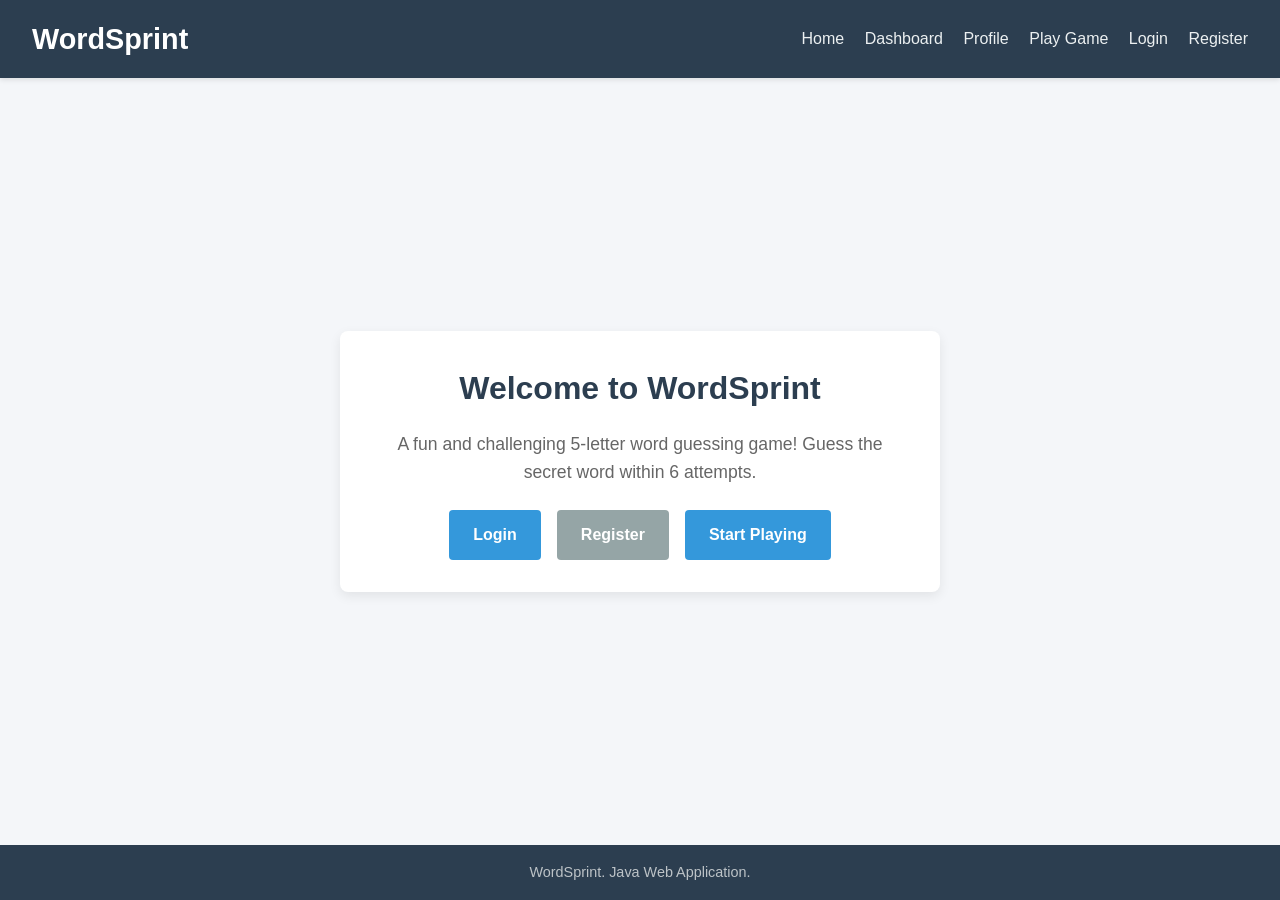
==== src/main/webapp/index.html @ 9e4dfaef "Implement frontend UI and game flows - Add landing, login, registration, dashboard, profile, and gam" ====
<!DOCTYPE html>
<html lang="en">

<head>
    <meta charset="UTF-8">
    <meta name="viewport" content="width=device-width, initial-scale=1.0">
    <title>WordSprint - Home</title>
    <link rel="stylesheet" href="css/style.css">
</head>

<body>
    <header>
        <h1>WordSprint</h1>
        <nav>
            <a href="index.html">Home</a>
            <a href="dashboard.html">Dashboard</a>
            <a href="profile.html">Profile</a>
            <a href="game.html">Play Game</a>
            <a href="login.html">Login</a>
            <a href="register.html">Register</a>
        </nav>
    </header>

    <main>
        <section class="card hero-card">
            <h2>Welcome to WordSprint</h2>
            <p>A fun and challenging 5-letter word guessing game! Guess the secret word within 6 attempts.</p>
            <div class="button-group">
                <a href="login.html" class="btn btn-primary">Login</a>
                <a href="register.html" class="btn btn-secondary">Register</a>
                <a href="game.html" class="btn btn-primary">Start Playing</a>
            </div>
        </section>
    </main>

    <footer>
        <p>WordSprint. Java Web Application.</p>
    </footer>
</body>

</html>
---- src/main/webapp/css/style.css ----
/* General Base Styles */
* {
    box-sizing: border-box;
    margin: 0;
    padding: 0;
}

body {
    font-family: 'Segoe UI', Tahoma, Geneva, Verdana, sans-serif;
    background-color: #f4f6f9;
    color: #333333;
    line-height: 1.6;
    display: flex;
    flex-direction: column;
    min-height: 100vh;
}

/* Header & Navigation */
header {
    background-color: #2c3e50;
    color: #ffffff;
    padding: 1rem 2rem;
    display: flex;
    justify-content: space-between;
    align-items: center;
    box-shadow: 0 2px 5px rgba(0, 0, 0, 0.1);
}

header h1 {
    font-size: 1.8rem;
}

nav a {
    color: #ecf0f1;
    text-decoration: none;
    margin-left: 1rem;
    font-weight: 500;
}

nav a:hover {
    text-decoration: underline;
}

/* Layout Containers */
main {
    flex: 1;
    display: flex;
    justify-content: center;
    align-items: center;
    padding: 2rem 1rem;
}

.card {
    background-color: #ffffff;
    border-radius: 8px;
    box-shadow: 0 4px 12px rgba(0, 0, 0, 0.08);
    padding: 2rem;
    width: 100%;
    max-width: 480px;
}

.hero-card {
    text-align: center;
    max-width: 600px;
}

.hero-card h2 {
    font-size: 2rem;
    margin-bottom: 1rem;
    color: #2c3e50;
}

.hero-card p {
    margin-bottom: 1.5rem;
    color: #666666;
    font-size: 1.1rem;
}

/* Forms & Inputs */
.form {
    display: flex;
    flex-direction: column;
    gap: 1.2rem;
}

.form-group {
    display: flex;
    flex-direction: column;
    gap: 0.4rem;
}

.form-group label {
    font-weight: 600;
    color: #444444;
}

.form-group input,
.form-group select {
    padding: 0.75rem;
    border: 1px solid #cccccc;
    border-radius: 4px;
    font-size: 1rem;
}

.form-group input:focus,
.form-group select:focus {
    outline: none;
    border-color: #3498db;
    box-shadow: 0 0 0 2px rgba(52, 152, 219, 0.2);
}

/* Buttons */
.btn {
    display: inline-block;
    padding: 0.75rem 1.5rem;
    font-size: 1rem;
    font-weight: 600;
    border: none;
    border-radius: 4px;
    cursor: pointer;
    text-align: center;
    text-decoration: none;
    transition: background-color 0.2s ease;
}

.btn-primary {
    background-color: #3498db;
    color: #ffffff;
}

.btn-primary:hover {
    background-color: #2980b9;
}

.btn-secondary {
    background-color: #95a5a6;
    color: #ffffff;
}

.btn-secondary:hover {
    background-color: #7f8c8d;
}

.btn-danger {
    background-color: #e74c3c;
    color: #ffffff;
}

.btn-danger:hover {
    background-color: #c0392b;
}

.button-group {
    display: flex;
    gap: 1rem;
    justify-content: center;
    margin-top: 1.5rem;
}

/* Alert Messages */
.error-message {
    background-color: #fde8e8;
    color: #9b1c1c;
    border: 1px solid #f8b4b4;
    padding: 0.75rem 1rem;
    border-radius: 4px;
    font-size: 0.95rem;
    margin-bottom: 1rem;
    display: none;
}

.success-message {
    background-color: #def7ec;
    color: #03543f;
    border: 1px solid #84e1bc;
    padding: 0.75rem 1rem;
    border-radius: 4px;
    font-size: 0.95rem;
    margin-bottom: 1rem;
    display: none;
}

/* Game Interface */
.game-container {
    max-width: 550px;
}

.game-header {
    display: flex;
    justify-content: space-between;
    align-items: center;
    margin-bottom: 1.5rem;
    padding-bottom: 1rem;
    border-bottom: 1px solid #eeeeee;
}

.game-info {
    display: flex;
    gap: 1.5rem;
    font-weight: 600;
    color: #555555;
}

/* Wordle-style Game Grid */
.game-board {
    display: flex;
    flex-direction: column;
    gap: 0.5rem;
    margin: 1.5rem 0;
}

.board-row {
    display: flex;
    justify-content: center;
    gap: 0.5rem;
}

.tile {
    width: 48px;
    height: 48px;
    border: 2px solid #dddddd;
    border-radius: 4px;
    display: flex;
    align-items: center;
    justify-content: center;
    font-size: 1.4rem;
    font-weight: bold;
    text-transform: uppercase;
}

.tile-green {
    background-color: #2ecc71;
    color: #ffffff;
    border-color: #2ecc71;
}

.tile-yellow {
    background-color: #f1c40f;
    color: #ffffff;
    border-color: #f1c40f;
}

.tile-grey {
    background-color: #7f8c8d;
    color: #ffffff;
    border-color: #7f8c8d;
}

/* Footer */
footer {
    text-align: center;
    padding: 1rem;
    background-color: #2c3e50;
    color: #bdc3c7;
    font-size: 0.9rem;
}

/* Dashboard & Stats Grid */
.stats-grid {
    display: grid;
    grid-template-columns: repeat(auto-fit, minmax(130px, 1fr));
    gap: 1rem;
    margin: 1.5rem 0;
}

.stat-card {
    background-color: #f8f9fa;
    border: 1px solid #e9ecef;
    border-radius: 6px;
    padding: 1rem;
    text-align: center;
    display: flex;
    flex-direction: column;
}

.stat-num {
    font-size: 1.8rem;
    font-weight: 700;
}

.stat-label {
    font-size: 0.85rem;
    color: #6c757d;
    text-transform: uppercase;
    letter-spacing: 0.5px;
}

/* Data Tables */
.data-table {
    width: 100%;
    border-collapse: collapse;
    margin-top: 0.5rem;
    font-size: 0.95rem;
}

.data-table th,
.data-table td {
    padding: 0.75rem;
    text-align: left;
    border-bottom: 1px solid #dee2e6;
}

.data-table th {
    background-color: #f1f3f5;
    color: #495057;
    font-weight: 600;
}

.data-table tr:hover {
    background-color: #f8f9fa;
}

.btn-sm {
    padding: 0.35rem 0.75rem;
    font-size: 0.85rem;
}

.badge {
    display: inline-block;
    padding: 0.25rem 0.6rem;
    border-radius: 12px;
    font-size: 0.75rem;
    font-weight: 600;
    text-transform: uppercase;
}

.badge-won {
    background-color: #d4edda;
    color: #155724;
}

.badge-lost {
    background-color: #f8d7da;
    color: #721c24;
}

.badge-progress {
    background-color: #fff3cd;
    color: #856404;
}
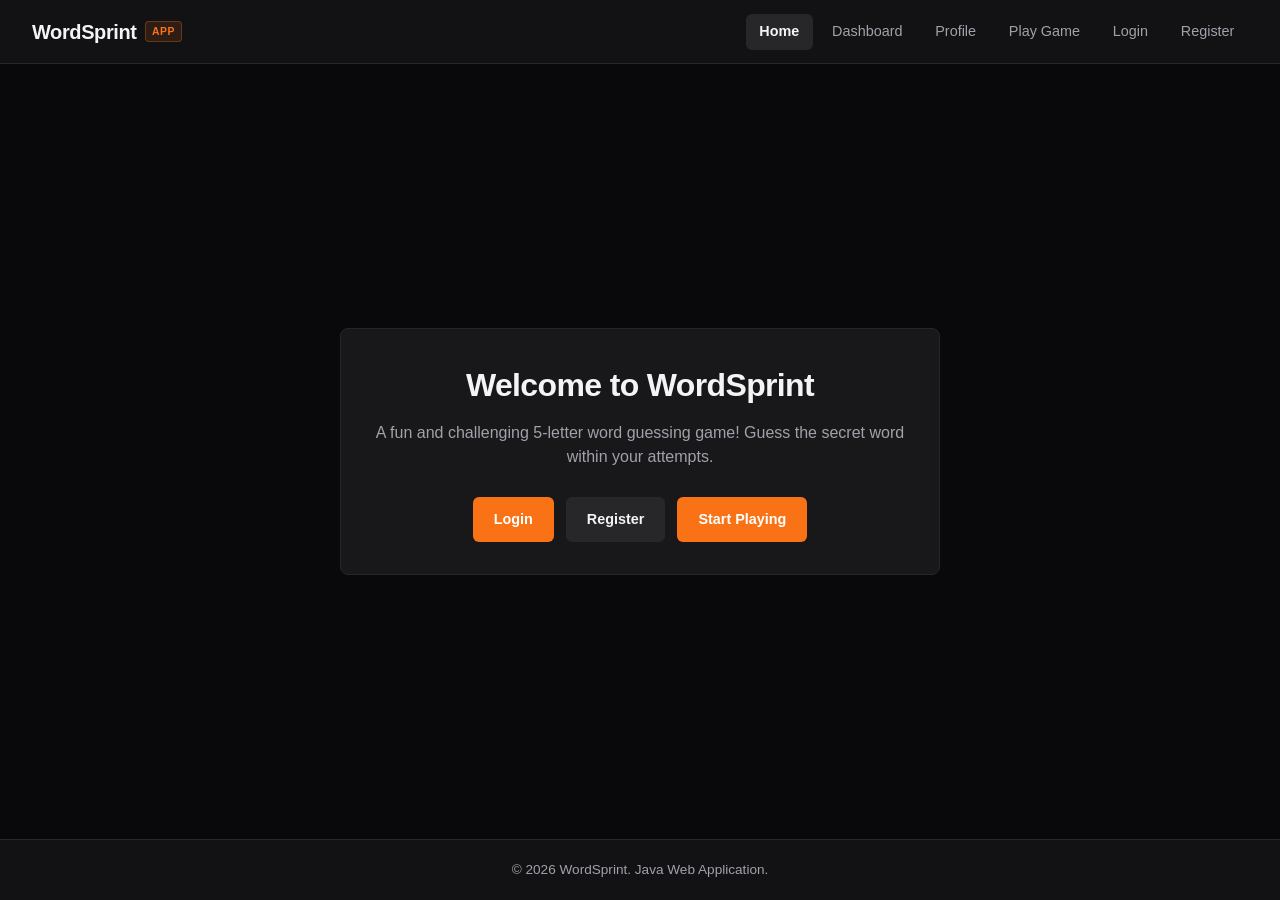
==== commit 5868cede: "Implement UI, dashboard, profile, auth flows, and game resumption" ====
--- a/src/main/webapp/index.html
+++ b/src/main/webapp/index.html
@@ -12,7 +12,7 @@
     <header>
         <h1>WordSprint</h1>
         <nav>
-            <a href="index.html">Home</a>
+            <a href="index.html" class="active">Home</a>
             <a href="dashboard.html">Dashboard</a>
             <a href="profile.html">Profile</a>
             <a href="game.html">Play Game</a>
@@ -24,7 +24,7 @@
     <main>
         <section class="card hero-card">
             <h2>Welcome to WordSprint</h2>
-            <p>A fun and challenging 5-letter word guessing game! Guess the secret word within 6 attempts.</p>
+            <p>A fun and challenging 5-letter word guessing game! Guess the secret word within your attempts.</p>
             <div class="button-group">
                 <a href="login.html" class="btn btn-primary">Login</a>
                 <a href="register.html" class="btn btn-secondary">Register</a>
@@ -34,7 +34,7 @@
     </main>
 
     <footer>
-        <p>WordSprint. Java Web Application.</p>
+        <p>&copy; 2026 WordSprint. Java Web Application.</p>
     </footer>
 </body>
 
--- a/src/main/webapp/css/style.css
+++ b/src/main/webapp/css/style.css
@@ -1,4 +1,36 @@
-/* General Base Styles */
+/* WordSprint - Cloudflare & Claude Inspired Minimal SaaS Design System */
+
+:root {
+    --bg-main: #09090b;
+    --card-bg: #18181b;
+    --card-border: #27272a;
+    --header-bg: #121215;
+    --text-primary: #f4f4f5;
+    --text-muted: #a1a1aa;
+    --input-bg: #09090b;
+    --input-border: #27272a;
+    --input-focus: #52525b;
+
+    --btn-primary-bg: #f97316;
+    --btn-primary-hover: #ea580c;
+    --btn-secondary-bg: #27272a;
+    --btn-secondary-hover: #3f3f46;
+    --btn-danger-bg: #dc2626;
+    --btn-danger-hover: #b91c1c;
+
+    --status-green-bg: #14532d;
+    --status-green-text: #4ade80;
+    --status-orange-bg: #451a03;
+    --status-orange-text: #fdba74;
+    --status-grey-bg: #27272a;
+    --status-grey-text: #a1a1aa;
+
+    --tile-green: #15803d;
+    --tile-yellow: #d97706;
+    --tile-grey: #3f3f46;
+}
+
+/* General Reset & Layout */
 * {
     box-sizing: border-box;
     margin: 0;
@@ -6,57 +38,94 @@
 }
 
 body {
-    font-family: 'Segoe UI', Tahoma, Geneva, Verdana, sans-serif;
-    background-color: #f4f6f9;
-    color: #333333;
-    line-height: 1.6;
+    font-family: -apple-system, BlinkMacSystemFont, "Segoe UI", Roboto, "Helvetica Neue", Arial, sans-serif;
+    background-color: var(--bg-main);
+    color: var(--text-primary);
+    line-height: 1.5;
     display: flex;
     flex-direction: column;
     min-height: 100vh;
-}
-
-/* Header & Navigation */
+    -webkit-font-smoothing: antialiased;
+}
+
+/* Header & Navigation Bar */
 header {
-    background-color: #2c3e50;
-    color: #ffffff;
-    padding: 1rem 2rem;
+    background-color: var(--header-bg);
+    border-bottom: 1px solid var(--card-border);
+    padding: 0.85rem 2rem;
     display: flex;
     justify-content: space-between;
     align-items: center;
-    box-shadow: 0 2px 5px rgba(0, 0, 0, 0.1);
+    position: sticky;
+    top: 0;
+    z-index: 100;
 }
 
 header h1 {
-    font-size: 1.8rem;
+    font-size: 1.25rem;
+    font-weight: 700;
+    letter-spacing: -0.02em;
+    color: var(--text-primary);
+    display: flex;
+    align-items: center;
+    gap: 0.5rem;
+}
+
+header h1::after {
+    content: "APP";
+    font-size: 0.65rem;
+    font-weight: 700;
+    color: var(--btn-primary-bg);
+    background: rgba(249, 115, 22, 0.12);
+    border: 1px solid rgba(249, 115, 22, 0.3);
+    padding: 0.1rem 0.4rem;
+    border-radius: 4px;
+    letter-spacing: 0.05em;
+}
+
+nav {
+    display: flex;
+    align-items: center;
+    gap: 0.35rem;
 }
 
 nav a {
-    color: #ecf0f1;
+    color: var(--text-muted);
     text-decoration: none;
-    margin-left: 1rem;
+    padding: 0.45rem 0.85rem;
     font-weight: 500;
+    font-size: 0.9rem;
+    border-radius: 6px;
+    transition: color 0.15s ease, background-color 0.15s ease;
 }
 
 nav a:hover {
-    text-decoration: underline;
-}
-
-/* Layout Containers */
+    color: var(--text-primary);
+    background-color: var(--card-border);
+}
+
+nav a.active {
+    color: var(--text-primary);
+    background-color: var(--card-border);
+    font-weight: 600;
+}
+
+/* Main Container & Page Cards */
 main {
     flex: 1;
     display: flex;
     justify-content: center;
     align-items: center;
-    padding: 2rem 1rem;
+    padding: 2.5rem 1rem;
 }
 
 .card {
-    background-color: #ffffff;
+    background-color: var(--card-bg);
+    border: 1px solid var(--card-border);
     border-radius: 8px;
-    box-shadow: 0 4px 12px rgba(0, 0, 0, 0.08);
     padding: 2rem;
     width: 100%;
-    max-width: 480px;
+    max-width: 500px;
 }
 
 .hero-card {
@@ -66,21 +135,23 @@
 
 .hero-card h2 {
     font-size: 2rem;
-    margin-bottom: 1rem;
-    color: #2c3e50;
+    font-weight: 700;
+    letter-spacing: -0.02em;
+    margin-bottom: 0.75rem;
+    color: var(--text-primary);
 }
 
 .hero-card p {
-    margin-bottom: 1.5rem;
-    color: #666666;
-    font-size: 1.1rem;
+    margin-bottom: 1.75rem;
+    color: var(--text-muted);
+    font-size: 1rem;
 }
 
 /* Forms & Inputs */
 .form {
     display: flex;
     flex-direction: column;
-    gap: 1.2rem;
+    gap: 1.25rem;
 }
 
 .form-group {
@@ -90,99 +161,108 @@
 }
 
 .form-group label {
-    font-weight: 600;
-    color: #444444;
+    font-weight: 500;
+    font-size: 0.85rem;
+    color: var(--text-muted);
 }
 
 .form-group input,
 .form-group select {
-    padding: 0.75rem;
-    border: 1px solid #cccccc;
-    border-radius: 4px;
-    font-size: 1rem;
+    padding: 0.7rem 0.9rem;
+    background-color: var(--input-bg);
+    border: 1px solid var(--input-border);
+    border-radius: 6px;
+    color: var(--text-primary);
+    font-size: 0.95rem;
+    font-family: inherit;
+    transition: border-color 0.15s ease;
 }
 
 .form-group input:focus,
 .form-group select:focus {
     outline: none;
-    border-color: #3498db;
-    box-shadow: 0 0 0 2px rgba(52, 152, 219, 0.2);
+    border-color: var(--input-focus);
 }
 
 /* Buttons */
 .btn {
-    display: inline-block;
-    padding: 0.75rem 1.5rem;
-    font-size: 1rem;
+    display: inline-flex;
+    align-items: center;
+    justify-content: center;
+    padding: 0.65rem 1.25rem;
+    font-size: 0.9rem;
     font-weight: 600;
-    border: none;
-    border-radius: 4px;
+    border: 1px solid transparent;
+    border-radius: 6px;
     cursor: pointer;
     text-align: center;
     text-decoration: none;
-    transition: background-color 0.2s ease;
+    transition: background-color 0.15s ease, border-color 0.15s ease;
+    font-family: inherit;
 }
 
 .btn-primary {
-    background-color: #3498db;
+    background-color: var(--btn-primary-bg);
     color: #ffffff;
 }
 
 .btn-primary:hover {
-    background-color: #2980b9;
+    background-color: var(--btn-primary-hover);
 }
 
 .btn-secondary {
-    background-color: #95a5a6;
+    background-color: var(--btn-secondary-bg);
+    color: var(--text-primary);
+    border-color: var(--card-border);
+}
+
+.btn-secondary:hover {
+    background-color: var(--btn-secondary-hover);
+}
+
+.btn-danger {
+    background-color: var(--btn-danger-bg);
     color: #ffffff;
 }
 
-.btn-secondary:hover {
-    background-color: #7f8c8d;
-}
-
-.btn-danger {
-    background-color: #e74c3c;
-    color: #ffffff;
-}
-
 .btn-danger:hover {
-    background-color: #c0392b;
+    background-color: var(--btn-danger-hover);
 }
 
 .button-group {
     display: flex;
-    gap: 1rem;
+    gap: 0.75rem;
     justify-content: center;
-    margin-top: 1.5rem;
-}
-
-/* Alert Messages */
+    margin-top: 1.25rem;
+    flex-wrap: wrap;
+}
+
+/* Alert Banners */
 .error-message {
-    background-color: #fde8e8;
-    color: #9b1c1c;
-    border: 1px solid #f8b4b4;
+    background-color: #271414;
+    color: #fca5a5;
+    border: 1px solid #7f1d1d;
     padding: 0.75rem 1rem;
-    border-radius: 4px;
-    font-size: 0.95rem;
-    margin-bottom: 1rem;
+    border-radius: 6px;
+    font-size: 0.9rem;
+    margin-bottom: 1.25rem;
     display: none;
 }
 
 .success-message {
-    background-color: #def7ec;
-    color: #03543f;
-    border: 1px solid #84e1bc;
+    background-color: #0d2818;
+    color: #6ee7b7;
+    border: 1px solid #14532d;
     padding: 0.75rem 1rem;
-    border-radius: 4px;
-    font-size: 0.95rem;
-    margin-bottom: 1rem;
+    border-radius: 6px;
+    font-size: 0.9rem;
+    margin-bottom: 1.25rem;
     display: none;
 }
 
-/* Game Interface */
+/* Game Interface & Board Grid */
 .game-container {
-    max-width: 550px;
+    max-width: 520px;
 }
 
 .game-header {
@@ -191,150 +271,252 @@
     align-items: center;
     margin-bottom: 1.5rem;
     padding-bottom: 1rem;
-    border-bottom: 1px solid #eeeeee;
+    border-bottom: 1px solid var(--card-border);
+}
+
+.game-header h2 {
+    font-size: 1.3rem;
+    font-weight: 700;
+    color: var(--text-primary);
 }
 
 .game-info {
     display: flex;
-    gap: 1.5rem;
+    gap: 1.25rem;
     font-weight: 600;
-    color: #555555;
-}
-
-/* Wordle-style Game Grid */
+    font-size: 0.9rem;
+    color: var(--text-muted);
+}
+
 .game-board {
+    display: flex;
+    flex-direction: column;
+    gap: 0.45rem;
+    margin: 1.5rem 0;
+}
+
+.board-row {
+    display: flex;
+    justify-content: center;
+    gap: 0.45rem;
+}
+
+.tile {
+    width: 50px;
+    height: 50px;
+    background-color: var(--input-bg);
+    border: 2px solid var(--card-border);
+    border-radius: 6px;
+    display: flex;
+    align-items: center;
+    justify-content: center;
+    font-size: 1.4rem;
+    font-weight: 700;
+    text-transform: uppercase;
+    color: var(--text-primary);
+    user-select: none;
+    transition: background-color 0.15s ease, border-color 0.15s ease;
+}
+
+.tile-green {
+    background-color: var(--tile-green) !important;
+    border-color: var(--tile-green) !important;
+    color: #ffffff !important;
+}
+
+.tile-yellow {
+    background-color: var(--tile-yellow) !important;
+    border-color: var(--tile-yellow) !important;
+    color: #ffffff !important;
+}
+
+.tile-grey {
+    background-color: var(--tile-grey) !important;
+    border-color: var(--tile-grey) !important;
+    color: #d4d4d8 !important;
+}
+
+/* Profile Details Box */
+.profile-info-box {
+    background-color: var(--input-bg);
+    border: 1px solid var(--card-border);
+    border-radius: 6px;
+    padding: 1.25rem;
+    margin: 1.25rem 0;
     display: flex;
     flex-direction: column;
     gap: 0.5rem;
-    margin: 1.5rem 0;
-}
-
-.board-row {
-    display: flex;
-    justify-content: center;
-    gap: 0.5rem;
-}
-
-.tile {
-    width: 48px;
-    height: 48px;
-    border: 2px solid #dddddd;
-    border-radius: 4px;
-    display: flex;
-    align-items: center;
-    justify-content: center;
-    font-size: 1.4rem;
-    font-weight: bold;
-    text-transform: uppercase;
-}
-
-.tile-green {
-    background-color: #2ecc71;
-    color: #ffffff;
-    border-color: #2ecc71;
-}
-
-.tile-yellow {
-    background-color: #f1c40f;
-    color: #ffffff;
-    border-color: #f1c40f;
-}
-
-.tile-grey {
-    background-color: #7f8c8d;
-    color: #ffffff;
-    border-color: #7f8c8d;
+}
+
+.profile-info-box p {
+    font-size: 0.9rem;
+    color: var(--text-muted);
+}
+
+.profile-info-box span {
+    color: var(--text-primary);
+    font-weight: 600;
 }
 
 /* Footer */
 footer {
     text-align: center;
-    padding: 1rem;
-    background-color: #2c3e50;
-    color: #bdc3c7;
-    font-size: 0.9rem;
-}
-
-/* Dashboard & Stats Grid */
+    padding: 1.25rem;
+    background-color: var(--header-bg);
+    border-top: 1px solid var(--card-border);
+    color: var(--text-muted);
+    font-size: 0.85rem;
+}
+
+/* Dashboard Statistics Grid */
 .stats-grid {
     display: grid;
     grid-template-columns: repeat(auto-fit, minmax(130px, 1fr));
-    gap: 1rem;
-    margin: 1.5rem 0;
+    gap: 0.85rem;
+    margin: 1.25rem 0;
 }
 
 .stat-card {
-    background-color: #f8f9fa;
-    border: 1px solid #e9ecef;
-    border-radius: 6px;
-    padding: 1rem;
+    background-color: var(--input-bg);
+    border: 1px solid var(--card-border);
+    border-radius: 6px;
+    padding: 1.1rem;
     text-align: center;
     display: flex;
     flex-direction: column;
+    gap: 0.2rem;
 }
 
 .stat-num {
-    font-size: 1.8rem;
-    font-weight: 700;
+    font-size: 1.6rem;
+    font-weight: 700;
+    color: var(--text-primary);
 }
 
 .stat-label {
-    font-size: 0.85rem;
-    color: #6c757d;
+    font-size: 0.75rem;
+    color: var(--text-muted);
     text-transform: uppercase;
-    letter-spacing: 0.5px;
+    letter-spacing: 0.05em;
+    font-weight: 600;
 }
 
 /* Data Tables */
+.table-responsive {
+    width: 100%;
+    overflow-x: auto;
+    margin-top: 0.75rem;
+    border: 1px solid var(--card-border);
+    border-radius: 6px;
+}
+
 .data-table {
     width: 100%;
     border-collapse: collapse;
-    margin-top: 0.5rem;
-    font-size: 0.95rem;
+    font-size: 0.88rem;
 }
 
 .data-table th,
 .data-table td {
-    padding: 0.75rem;
+    padding: 0.75rem 1rem;
     text-align: left;
-    border-bottom: 1px solid #dee2e6;
+    border-bottom: 1px solid var(--card-border);
 }
 
 .data-table th {
-    background-color: #f1f3f5;
-    color: #495057;
+    background-color: var(--header-bg);
+    color: var(--text-muted);
     font-weight: 600;
+    text-transform: uppercase;
+    font-size: 0.7rem;
+    letter-spacing: 0.05em;
+}
+
+.data-table tr:last-child td {
+    border-bottom: none;
 }
 
 .data-table tr:hover {
-    background-color: #f8f9fa;
+    background-color: var(--card-border);
 }
 
 .btn-sm {
     padding: 0.35rem 0.75rem;
-    font-size: 0.85rem;
+    font-size: 0.8rem;
+    border-radius: 4px;
 }
 
 .badge {
     display: inline-block;
-    padding: 0.25rem 0.6rem;
-    border-radius: 12px;
-    font-size: 0.75rem;
-    font-weight: 600;
+    padding: 0.2rem 0.55rem;
+    border-radius: 4px;
+    font-size: 0.7rem;
+    font-weight: 700;
     text-transform: uppercase;
+    letter-spacing: 0.05em;
 }
 
 .badge-won {
-    background-color: #d4edda;
-    color: #155724;
+    background-color: var(--status-green-bg);
+    color: var(--status-green-text);
+    border: 1px solid #166534;
 }
 
 .badge-lost {
-    background-color: #f8d7da;
-    color: #721c24;
+    background-color: #450a0a;
+    color: #fca5a5;
+    border: 1px solid #991b1b;
 }
 
 .badge-progress {
-    background-color: #fff3cd;
-    color: #856404;
-}
+    background-color: var(--status-orange-bg);
+    color: var(--status-orange-text);
+    border: 1px solid #9a3412;
+}
+
+/* Responsive Styles for Mobile & Tablet */
+@media (max-width: 640px) {
+    header {
+        flex-direction: column;
+        gap: 0.75rem;
+        padding: 0.85rem 1rem;
+        text-align: center;
+    }
+
+    nav {
+        flex-wrap: wrap;
+        justify-content: center;
+        gap: 0.4rem;
+    }
+
+    nav a {
+        padding: 0.35rem 0.6rem;
+        font-size: 0.85rem;
+    }
+
+    main {
+        padding: 1.25rem 0.75rem;
+    }
+
+    .card {
+        padding: 1.25rem;
+    }
+
+    .tile {
+        width: 42px;
+        height: 42px;
+        font-size: 1.2rem;
+    }
+
+    .game-board {
+        gap: 0.35rem;
+    }
+
+    .board-row {
+        gap: 0.35rem;
+    }
+
+    .stats-grid {
+        grid-template-columns: repeat(2, 1fr);
+    }
+}
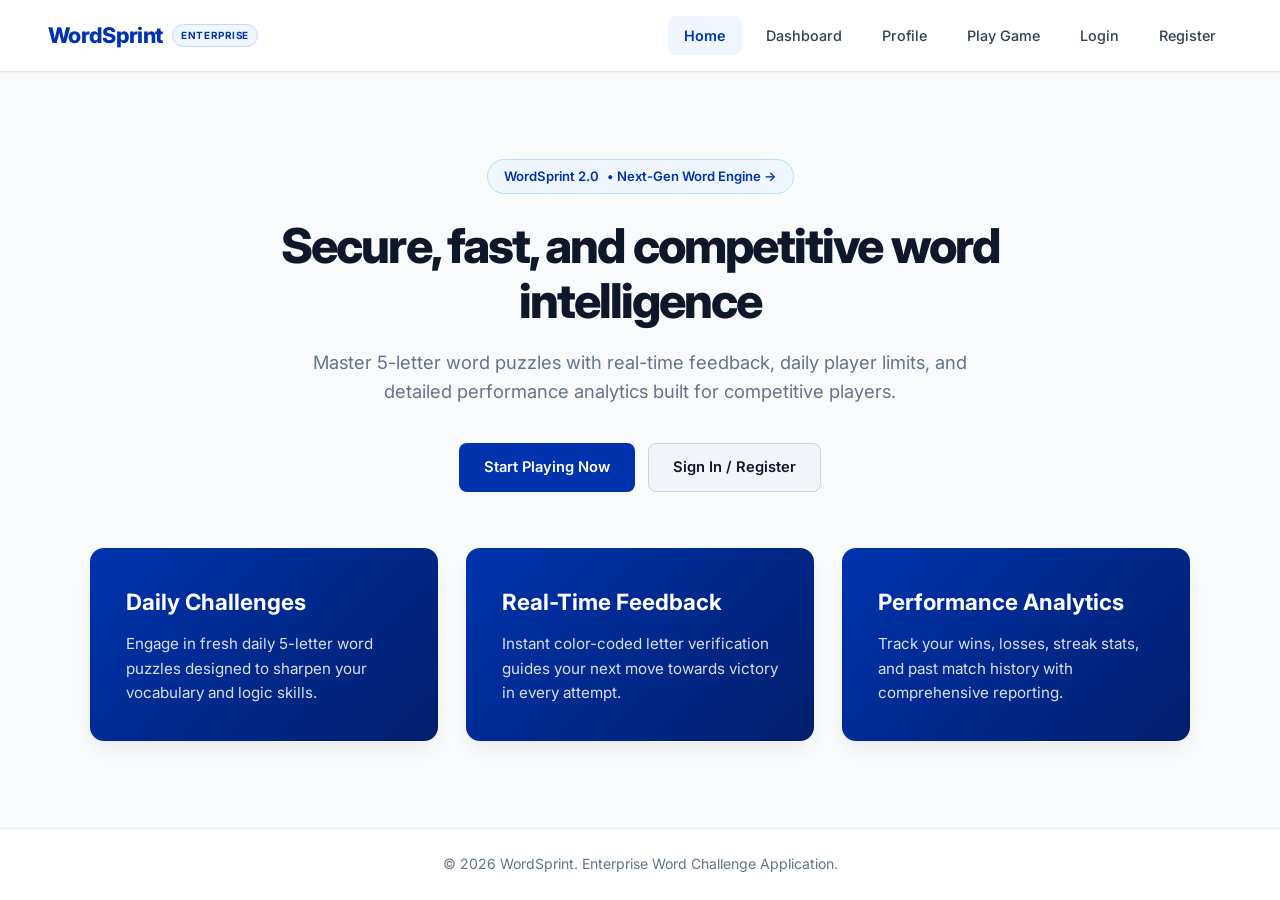
==== commit 74999a42: "style(frontend): revamp UI with modern enterprise design" ====
--- a/src/main/webapp/index.html
+++ b/src/main/webapp/index.html
@@ -4,7 +4,7 @@
 <head>
     <meta charset="UTF-8">
     <meta name="viewport" content="width=device-width, initial-scale=1.0">
-    <title>WordSprint - Home</title>
+    <title>WordSprint - Enterprise Word Intelligence</title>
     <link rel="stylesheet" href="css/style.css">
 </head>
 
@@ -22,19 +22,44 @@
     </header>
 
     <main>
-        <section class="card hero-card">
-            <h2>Welcome to WordSprint</h2>
-            <p>A fun and challenging 5-letter word guessing game! Guess the secret word within your attempts.</p>
-            <div class="button-group">
-                <a href="login.html" class="btn btn-primary">Login</a>
-                <a href="register.html" class="btn btn-secondary">Register</a>
-                <a href="game.html" class="btn btn-primary">Start Playing</a>
-            </div>
-        </section>
+        <div class="hero-wrapper">
+            <section class="hero-banner">
+                <div class="hero-pill">
+                    <span>WordSprint 2.0</span> • Next-Gen Word Engine &rarr;
+                </div>
+                <h2>Secure, fast, and competitive word intelligence</h2>
+                <p>Master 5-letter word puzzles with real-time feedback, daily player limits, and detailed performance analytics built for competitive players.</p>
+                <div class="button-group">
+                    <a href="game.html" class="btn btn-primary">Start Playing Now</a>
+                    <a href="login.html" class="btn btn-secondary">Sign In / Register</a>
+                </div>
+            </section>
+
+            <section class="feature-grid">
+                <div class="feature-card">
+                    <div>
+                        <h3>Daily Challenges</h3>
+                        <p>Engage in fresh daily 5-letter word puzzles designed to sharpen your vocabulary and logic skills.</p>
+                    </div>
+                </div>
+                <div class="feature-card">
+                    <div>
+                        <h3>Real-Time Feedback</h3>
+                        <p>Instant color-coded letter verification guides your next move towards victory in every attempt.</p>
+                    </div>
+                </div>
+                <div class="feature-card">
+                    <div>
+                        <h3>Performance Analytics</h3>
+                        <p>Track your wins, losses, streak stats, and past match history with comprehensive reporting.</p>
+                    </div>
+                </div>
+            </section>
+        </div>
     </main>
 
     <footer>
-        <p>&copy; 2026 WordSprint. Java Web Application.</p>
+        <p>&copy; 2026 WordSprint. Enterprise Word Challenge Application.</p>
     </footer>
 </body>
 
--- a/src/main/webapp/css/style.css
+++ b/src/main/webapp/css/style.css
@@ -1,36 +1,72 @@
-/* WordSprint - Cloudflare & Claude Inspired Minimal SaaS Design System */
+/* WordSprint - Modern Enterprise Design System (Inspired by OpenText) */
+@import url('https://fonts.googleapis.com/css2?family=Inter:wght@400;500;600;700;800&display=swap');
 
 :root {
-    --bg-main: #09090b;
-    --card-bg: #18181b;
-    --card-border: #27272a;
-    --header-bg: #121215;
-    --text-primary: #f4f4f5;
-    --text-muted: #a1a1aa;
-    --input-bg: #09090b;
-    --input-border: #27272a;
-    --input-focus: #52525b;
-
-    --btn-primary-bg: #f97316;
-    --btn-primary-hover: #ea580c;
-    --btn-secondary-bg: #27272a;
-    --btn-secondary-hover: #3f3f46;
-    --btn-danger-bg: #dc2626;
-    --btn-danger-hover: #b91c1c;
-
-    --status-green-bg: #14532d;
-    --status-green-text: #4ade80;
-    --status-orange-bg: #451a03;
-    --status-orange-text: #fdba74;
-    --status-grey-bg: #27272a;
-    --status-grey-text: #a1a1aa;
-
-    --tile-green: #15803d;
+    /* Brand Colors */
+    --brand-blue: #0033ad;
+    --brand-blue-hover: #002685;
+    --brand-blue-light: #eff6ff;
+    --brand-blue-border: #bfdbfe;
+
+    /* Backgrounds */
+    --bg-main: #f8fafc;
+    --card-bg: #ffffff;
+    --header-bg: #ffffff;
+    --footer-bg: #ffffff;
+    --input-bg: #ffffff;
+
+    /* Text Colors */
+    --text-primary: #0f172a;
+    --text-secondary: #334155;
+    --text-muted: #64748b;
+    --text-light: #94a3b8;
+
+    /* Borders & Lines */
+    --border-color: #e2e8f0;
+    --border-hover: #cbd5e1;
+    --input-border: #cbd5e1;
+    --input-focus: #0033ad;
+
+    /* Buttons */
+    --btn-primary-bg: #0033ad;
+    --btn-primary-hover: #002685;
+    --btn-secondary-bg: #f1f5f9;
+    --btn-secondary-text: #0f172a;
+    --btn-secondary-border: #cbd5e1;
+    --btn-secondary-hover: #e2e8f0;
+
+    --btn-danger-bg: #ef4444;
+    --btn-danger-hover: #dc2626;
+
+    /* Status Colors */
+    --status-green-bg: #ecfdf5;
+    --status-green-text: #047857;
+    --status-green-border: #a7f3d0;
+
+    --status-orange-bg: #fffbeb;
+    --status-orange-text: #b45309;
+    --status-orange-border: #fde68a;
+
+    --status-red-bg: #fef2f2;
+    --status-red-text: #b91c1c;
+    --status-red-border: #fecaca;
+
+    --status-grey-bg: #f1f5f9;
+    --status-grey-text: #475569;
+    --status-grey-border: #cbd5e1;
+
+    /* Tile Colors for Word Board */
+    --tile-green: #059669;
     --tile-yellow: #d97706;
-    --tile-grey: #3f3f46;
-}
-
-/* General Reset & Layout */
+    --tile-grey: #64748b;
+
+    /* Shadows */
+    --shadow-sm: 0 1px 2px 0 rgba(0, 0, 0, 0.05);
+    --shadow-card: 0 4px 12px 0 rgba(0, 0, 0, 0.05);
+    --shadow-hover: 0 10px 25px -5px rgba(0, 0, 0, 0.08);
+}
+
+/* Global Reset */
 * {
     box-sizing: border-box;
     margin: 0;
@@ -38,113 +74,177 @@
 }
 
 body {
-    font-family: -apple-system, BlinkMacSystemFont, "Segoe UI", Roboto, "Helvetica Neue", Arial, sans-serif;
+    font-family: 'Inter', -apple-system, BlinkMacSystemFont, "Segoe UI", Roboto, sans-serif;
     background-color: var(--bg-main);
     color: var(--text-primary);
-    line-height: 1.5;
+    line-height: 1.6;
     display: flex;
     flex-direction: column;
     min-height: 100vh;
     -webkit-font-smoothing: antialiased;
 }
 
-/* Header & Navigation Bar */
+/* Header Navigation Bar */
 header {
     background-color: var(--header-bg);
-    border-bottom: 1px solid var(--card-border);
-    padding: 0.85rem 2rem;
+    border-bottom: 1px solid var(--border-color);
+    padding: 1rem 3rem;
     display: flex;
     justify-content: space-between;
     align-items: center;
     position: sticky;
     top: 0;
     z-index: 100;
+    box-shadow: var(--shadow-sm);
 }
 
 header h1 {
-    font-size: 1.25rem;
+    font-size: 1.35rem;
+    font-weight: 800;
+    letter-spacing: -0.03em;
+    color: var(--brand-blue);
+    display: flex;
+    align-items: center;
+    gap: 0.6rem;
+}
+
+header h1::after {
+    content: "ENTERPRISE";
+    font-size: 0.62rem;
     font-weight: 700;
-    letter-spacing: -0.02em;
-    color: var(--text-primary);
+    color: var(--brand-blue);
+    background: var(--brand-blue-light);
+    border: 1px solid var(--brand-blue-border);
+    padding: 0.15rem 0.5rem;
+    border-radius: 9999px;
+    letter-spacing: 0.06em;
+}
+
+nav {
     display: flex;
     align-items: center;
     gap: 0.5rem;
 }
 
-header h1::after {
-    content: "APP";
-    font-size: 0.65rem;
-    font-weight: 700;
-    color: var(--btn-primary-bg);
-    background: rgba(249, 115, 22, 0.12);
-    border: 1px solid rgba(249, 115, 22, 0.3);
-    padding: 0.1rem 0.4rem;
-    border-radius: 4px;
-    letter-spacing: 0.05em;
-}
-
-nav {
-    display: flex;
-    align-items: center;
-    gap: 0.35rem;
-}
-
 nav a {
-    color: var(--text-muted);
+    color: var(--text-secondary);
     text-decoration: none;
-    padding: 0.45rem 0.85rem;
+    padding: 0.5rem 1rem;
     font-weight: 500;
     font-size: 0.9rem;
-    border-radius: 6px;
-    transition: color 0.15s ease, background-color 0.15s ease;
+    border-radius: 8px;
+    transition: all 0.15s ease;
 }
 
 nav a:hover {
-    color: var(--text-primary);
-    background-color: var(--card-border);
+    color: var(--brand-blue);
+    background-color: var(--brand-blue-light);
 }
 
 nav a.active {
-    color: var(--text-primary);
-    background-color: var(--card-border);
+    color: var(--brand-blue);
+    background-color: var(--brand-blue-light);
     font-weight: 600;
 }
 
-/* Main Container & Page Cards */
+/* Main Container & Cards */
 main {
     flex: 1;
     display: flex;
     justify-content: center;
     align-items: center;
-    padding: 2.5rem 1rem;
+    padding: 3rem 1.5rem;
 }
 
 .card {
     background-color: var(--card-bg);
-    border: 1px solid var(--card-border);
-    border-radius: 8px;
-    padding: 2rem;
+    border: 1px solid var(--border-color);
+    border-radius: 12px;
+    padding: 2.5rem;
     width: 100%;
-    max-width: 500px;
-}
-
-.hero-card {
+    max-width: 540px;
+    box-shadow: var(--shadow-card);
+}
+
+/* Hero Section (OpenText Inspired) */
+.hero-wrapper {
+    width: 100%;
+    max-width: 1100px;
+    display: flex;
+    flex-direction: column;
+    align-items: center;
+    gap: 3.5rem;
+}
+
+.hero-banner {
     text-align: center;
-    max-width: 600px;
-}
-
-.hero-card h2 {
-    font-size: 2rem;
+    max-width: 850px;
+    margin: 0 auto;
+}
+
+.hero-pill {
+    display: inline-flex;
+    align-items: center;
+    gap: 0.5rem;
+    background: var(--brand-blue-light);
+    border: 1px solid var(--brand-blue-border);
+    color: var(--brand-blue);
+    font-size: 0.82rem;
+    font-weight: 600;
+    padding: 0.35rem 1rem;
+    border-radius: 9999px;
+    margin-bottom: 1.5rem;
+}
+
+.hero-banner h2 {
+    font-size: 3rem;
+    font-weight: 800;
+    letter-spacing: -0.04em;
+    color: var(--text-primary);
+    line-height: 1.15;
+    margin-bottom: 1.25rem;
+}
+
+.hero-banner p {
+    font-size: 1.15rem;
+    color: var(--text-muted);
+    max-width: 680px;
+    margin: 0 auto 2.25rem auto;
+}
+
+.feature-grid {
+    display: grid;
+    grid-template-columns: repeat(auto-fit, minmax(300px, 1fr));
+    gap: 1.75rem;
+    width: 100%;
+}
+
+.feature-card {
+    background: linear-gradient(135deg, #0033ad 0%, #001f6d 100%);
+    color: #ffffff;
+    border-radius: 14px;
+    padding: 2.25rem;
+    box-shadow: var(--shadow-hover);
+    display: flex;
+    flex-direction: column;
+    justify-content: space-between;
+    transition: transform 0.2s ease;
+}
+
+.feature-card:hover {
+    transform: translateY(-4px);
+}
+
+.feature-card h3 {
+    font-size: 1.4rem;
     font-weight: 700;
-    letter-spacing: -0.02em;
     margin-bottom: 0.75rem;
-    color: var(--text-primary);
-}
-
-.hero-card p {
-    margin-bottom: 1.75rem;
-    color: var(--text-muted);
-    font-size: 1rem;
+}
+
+.feature-card p {
+    font-size: 0.95rem;
+    color: rgba(255, 255, 255, 0.85);
+    line-height: 1.6;
 }
 
 /* Forms & Inputs */
@@ -161,27 +261,28 @@
 }
 
 .form-group label {
-    font-weight: 500;
-    font-size: 0.85rem;
-    color: var(--text-muted);
+    font-weight: 600;
+    font-size: 0.88rem;
+    color: var(--text-secondary);
 }
 
 .form-group input,
 .form-group select {
-    padding: 0.7rem 0.9rem;
+    padding: 0.75rem 1rem;
     background-color: var(--input-bg);
     border: 1px solid var(--input-border);
-    border-radius: 6px;
+    border-radius: 8px;
     color: var(--text-primary);
     font-size: 0.95rem;
     font-family: inherit;
-    transition: border-color 0.15s ease;
+    transition: all 0.15s ease;
 }
 
 .form-group input:focus,
 .form-group select:focus {
     outline: none;
     border-color: var(--input-focus);
+    box-shadow: 0 0 0 3px rgba(0, 51, 173, 0.15);
 }
 
 /* Buttons */
@@ -189,31 +290,33 @@
     display: inline-flex;
     align-items: center;
     justify-content: center;
-    padding: 0.65rem 1.25rem;
-    font-size: 0.9rem;
+    padding: 0.75rem 1.5rem;
+    font-size: 0.92rem;
     font-weight: 600;
     border: 1px solid transparent;
-    border-radius: 6px;
+    border-radius: 8px;
     cursor: pointer;
     text-align: center;
     text-decoration: none;
-    transition: background-color 0.15s ease, border-color 0.15s ease;
+    transition: all 0.15s ease;
     font-family: inherit;
 }
 
 .btn-primary {
     background-color: var(--btn-primary-bg);
     color: #ffffff;
+    box-shadow: var(--shadow-sm);
 }
 
 .btn-primary:hover {
     background-color: var(--btn-primary-hover);
+    transform: translateY(-1px);
 }
 
 .btn-secondary {
     background-color: var(--btn-secondary-bg);
-    color: var(--text-primary);
-    border-color: var(--card-border);
+    color: var(--btn-secondary-text);
+    border-color: var(--btn-secondary-border);
 }
 
 .btn-secondary:hover {
@@ -231,38 +334,40 @@
 
 .button-group {
     display: flex;
-    gap: 0.75rem;
+    gap: 0.85rem;
     justify-content: center;
     margin-top: 1.25rem;
     flex-wrap: wrap;
 }
 
-/* Alert Banners */
+/* Alerts */
 .error-message {
-    background-color: #271414;
-    color: #fca5a5;
-    border: 1px solid #7f1d1d;
-    padding: 0.75rem 1rem;
-    border-radius: 6px;
+    background-color: var(--status-red-bg);
+    color: var(--status-red-text);
+    border: 1px solid var(--status-red-border);
+    padding: 0.85rem 1.1rem;
+    border-radius: 8px;
     font-size: 0.9rem;
+    font-weight: 500;
     margin-bottom: 1.25rem;
     display: none;
 }
 
 .success-message {
-    background-color: #0d2818;
-    color: #6ee7b7;
-    border: 1px solid #14532d;
-    padding: 0.75rem 1rem;
-    border-radius: 6px;
+    background-color: var(--status-green-bg);
+    color: var(--status-green-text);
+    border: 1px solid var(--status-green-border);
+    padding: 0.85rem 1.1rem;
+    border-radius: 8px;
     font-size: 0.9rem;
+    font-weight: 500;
     margin-bottom: 1.25rem;
     display: none;
 }
 
 /* Game Interface & Board Grid */
 .game-container {
-    max-width: 520px;
+    max-width: 560px;
 }
 
 .game-header {
@@ -271,12 +376,12 @@
     align-items: center;
     margin-bottom: 1.5rem;
     padding-bottom: 1rem;
-    border-bottom: 1px solid var(--card-border);
+    border-bottom: 1px solid var(--border-color);
 }
 
 .game-header h2 {
-    font-size: 1.3rem;
-    font-weight: 700;
+    font-size: 1.4rem;
+    font-weight: 800;
     color: var(--text-primary);
 }
 
@@ -284,38 +389,38 @@
     display: flex;
     gap: 1.25rem;
     font-weight: 600;
-    font-size: 0.9rem;
+    font-size: 0.88rem;
     color: var(--text-muted);
 }
 
 .game-board {
     display: flex;
     flex-direction: column;
-    gap: 0.45rem;
-    margin: 1.5rem 0;
+    gap: 0.5rem;
+    margin: 1.75rem 0;
 }
 
 .board-row {
     display: flex;
     justify-content: center;
-    gap: 0.45rem;
+    gap: 0.5rem;
 }
 
 .tile {
-    width: 50px;
-    height: 50px;
+    width: 52px;
+    height: 52px;
     background-color: var(--input-bg);
-    border: 2px solid var(--card-border);
-    border-radius: 6px;
+    border: 2px solid var(--border-color);
+    border-radius: 8px;
     display: flex;
     align-items: center;
     justify-content: center;
-    font-size: 1.4rem;
-    font-weight: 700;
+    font-size: 1.5rem;
+    font-weight: 800;
     text-transform: uppercase;
     color: var(--text-primary);
     user-select: none;
-    transition: background-color 0.15s ease, border-color 0.15s ease;
+    transition: all 0.2s ease;
 }
 
 .tile-green {
@@ -333,103 +438,96 @@
 .tile-grey {
     background-color: var(--tile-grey) !important;
     border-color: var(--tile-grey) !important;
-    color: #d4d4d8 !important;
+    color: #ffffff !important;
 }
 
 /* Profile Details Box */
 .profile-info-box {
-    background-color: var(--input-bg);
-    border: 1px solid var(--card-border);
-    border-radius: 6px;
-    padding: 1.25rem;
-    margin: 1.25rem 0;
-    display: flex;
-    flex-direction: column;
-    gap: 0.5rem;
+    background-color: var(--brand-blue-light);
+    border: 1px solid var(--brand-blue-border);
+    border-radius: 10px;
+    padding: 1.5rem;
+    margin: 1.5rem 0;
+    display: flex;
+    flex-direction: column;
+    gap: 0.6rem;
 }
 
 .profile-info-box p {
-    font-size: 0.9rem;
-    color: var(--text-muted);
+    font-size: 0.95rem;
+    color: var(--text-secondary);
 }
 
 .profile-info-box span {
-    color: var(--text-primary);
-    font-weight: 600;
-}
-
-/* Footer */
-footer {
-    text-align: center;
-    padding: 1.25rem;
-    background-color: var(--header-bg);
-    border-top: 1px solid var(--card-border);
-    color: var(--text-muted);
-    font-size: 0.85rem;
-}
-
-/* Dashboard Statistics Grid */
+    color: var(--brand-blue);
+    font-weight: 700;
+}
+
+/* Statistics Grid */
 .stats-grid {
     display: grid;
     grid-template-columns: repeat(auto-fit, minmax(130px, 1fr));
-    gap: 0.85rem;
-    margin: 1.25rem 0;
+    gap: 1rem;
+    margin: 1.5rem 0;
 }
 
 .stat-card {
-    background-color: var(--input-bg);
-    border: 1px solid var(--card-border);
-    border-radius: 6px;
-    padding: 1.1rem;
+    background-color: #ffffff;
+    border: 1px solid var(--border-color);
+    border-radius: 10px;
+    padding: 1.25rem;
     text-align: center;
     display: flex;
     flex-direction: column;
-    gap: 0.2rem;
+    gap: 0.3rem;
+    box-shadow: var(--shadow-sm);
 }
 
 .stat-num {
-    font-size: 1.6rem;
-    font-weight: 700;
-    color: var(--text-primary);
+    font-size: 1.8rem;
+    font-weight: 800;
+    color: var(--brand-blue);
 }
 
 .stat-label {
     font-size: 0.75rem;
     color: var(--text-muted);
     text-transform: uppercase;
-    letter-spacing: 0.05em;
-    font-weight: 600;
+    letter-spacing: 0.06em;
+    font-weight: 700;
 }
 
 /* Data Tables */
 .table-responsive {
     width: 100%;
     overflow-x: auto;
-    margin-top: 0.75rem;
-    border: 1px solid var(--card-border);
-    border-radius: 6px;
+    margin-top: 1rem;
+    border: 1px solid var(--border-color);
+    border-radius: 10px;
+    box-shadow: var(--shadow-sm);
 }
 
 .data-table {
     width: 100%;
     border-collapse: collapse;
-    font-size: 0.88rem;
+    font-size: 0.9rem;
+    background-color: #ffffff;
 }
 
 .data-table th,
 .data-table td {
-    padding: 0.75rem 1rem;
+    padding: 0.85rem 1.2rem;
     text-align: left;
-    border-bottom: 1px solid var(--card-border);
+    border-bottom: 1px solid var(--border-color);
 }
 
 .data-table th {
-    background-color: var(--header-bg);
+    background-color: #f1f5f9;
     color: var(--text-muted);
-    font-weight: 600;
+    font-weight: 700;
     text-transform: uppercase;
-    font-size: 0.7rem;
-    letter-spacing: 0.05em;
+    font-size: 0.72rem;
+    letter-spacing: 0.06em;
 }
 
 .data-table tr:last-child td {
@@ -437,20 +535,20 @@
 }
 
 .data-table tr:hover {
-    background-color: var(--card-border);
+    background-color: #f8fafc;
 }
 
 .btn-sm {
-    padding: 0.35rem 0.75rem;
-    font-size: 0.8rem;
-    border-radius: 4px;
+    padding: 0.4rem 0.85rem;
+    font-size: 0.82rem;
+    border-radius: 6px;
 }
 
 .badge {
     display: inline-block;
-    padding: 0.2rem 0.55rem;
-    border-radius: 4px;
-    font-size: 0.7rem;
+    padding: 0.25rem 0.65rem;
+    border-radius: 6px;
+    font-size: 0.72rem;
     font-weight: 700;
     text-transform: uppercase;
     letter-spacing: 0.05em;
@@ -459,64 +557,53 @@
 .badge-won {
     background-color: var(--status-green-bg);
     color: var(--status-green-text);
-    border: 1px solid #166534;
+    border: 1px solid var(--status-green-border);
 }
 
 .badge-lost {
-    background-color: #450a0a;
-    color: #fca5a5;
-    border: 1px solid #991b1b;
+    background-color: var(--status-red-bg);
+    color: var(--status-red-text);
+    border: 1px solid var(--status-red-border);
 }
 
 .badge-progress {
     background-color: var(--status-orange-bg);
     color: var(--status-orange-text);
-    border: 1px solid #9a3412;
-}
-
-/* Responsive Styles for Mobile & Tablet */
-@media (max-width: 640px) {
+    border: 1px solid var(--status-orange-border);
+}
+
+/* Footer */
+footer {
+    text-align: center;
+    padding: 1.5rem;
+    background-color: var(--footer-bg);
+    border-top: 1px solid var(--border-color);
+    color: var(--text-muted);
+    font-size: 0.88rem;
+}
+
+/* Responsive Layout */
+@media (max-width: 768px) {
     header {
         flex-direction: column;
-        gap: 0.75rem;
-        padding: 0.85rem 1rem;
-        text-align: center;
+        gap: 1rem;
+        padding: 1rem;
     }
 
     nav {
         flex-wrap: wrap;
         justify-content: center;
-        gap: 0.4rem;
     }
 
-    nav a {
-        padding: 0.35rem 0.6rem;
-        font-size: 0.85rem;
+    .hero-banner h2 {
+        font-size: 2.2rem;
     }
 
     main {
-        padding: 1.25rem 0.75rem;
+        padding: 1.5rem 1rem;
     }
 
     .card {
-        padding: 1.25rem;
+        padding: 1.5rem;
     }
-
-    .tile {
-        width: 42px;
-        height: 42px;
-        font-size: 1.2rem;
-    }
-
-    .game-board {
-        gap: 0.35rem;
-    }
-
-    .board-row {
-        gap: 0.35rem;
-    }
-
-    .stats-grid {
-        grid-template-columns: repeat(2, 1fr);
-    }
-}
+}
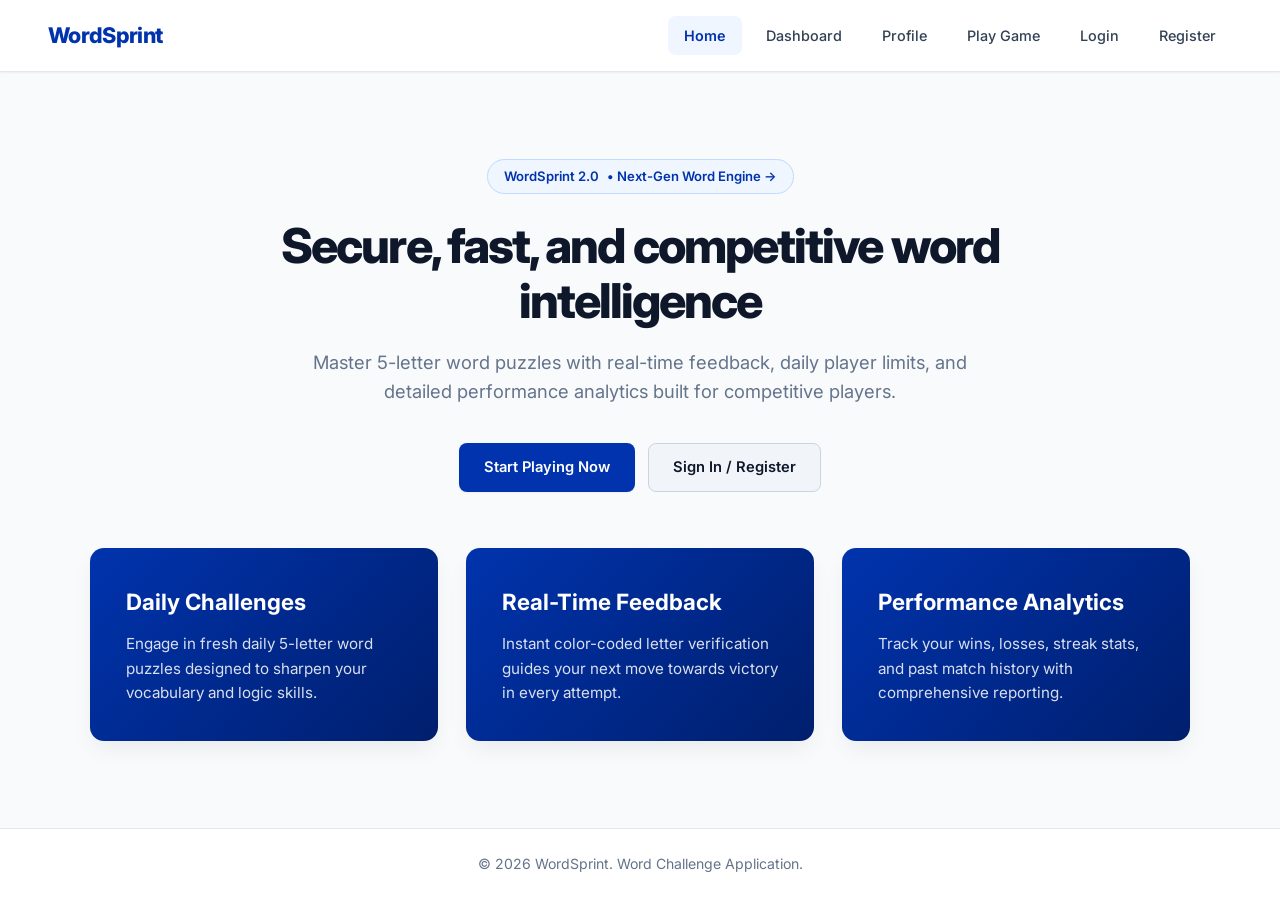
==== commit ea64adc6: "style(frontend): remove enterprise tag badge and branding" ====
--- a/src/main/webapp/index.html
+++ b/src/main/webapp/index.html
@@ -4,7 +4,7 @@
 <head>
     <meta charset="UTF-8">
     <meta name="viewport" content="width=device-width, initial-scale=1.0">
-    <title>WordSprint - Enterprise Word Intelligence</title>
+    <title>WordSprint - Word Intelligence</title>
     <link rel="stylesheet" href="css/style.css">
 </head>
 
@@ -59,7 +59,7 @@
     </main>
 
     <footer>
-        <p>&copy; 2026 WordSprint. Enterprise Word Challenge Application.</p>
+        <p>&copy; 2026 WordSprint. Word Challenge Application.</p>
     </footer>
 </body>
 
--- a/src/main/webapp/css/style.css
+++ b/src/main/webapp/css/style.css
@@ -106,18 +106,6 @@
     display: flex;
     align-items: center;
     gap: 0.6rem;
-}
-
-header h1::after {
-    content: "ENTERPRISE";
-    font-size: 0.62rem;
-    font-weight: 700;
-    color: var(--brand-blue);
-    background: var(--brand-blue-light);
-    border: 1px solid var(--brand-blue-border);
-    padding: 0.15rem 0.5rem;
-    border-radius: 9999px;
-    letter-spacing: 0.06em;
 }
 
 nav {
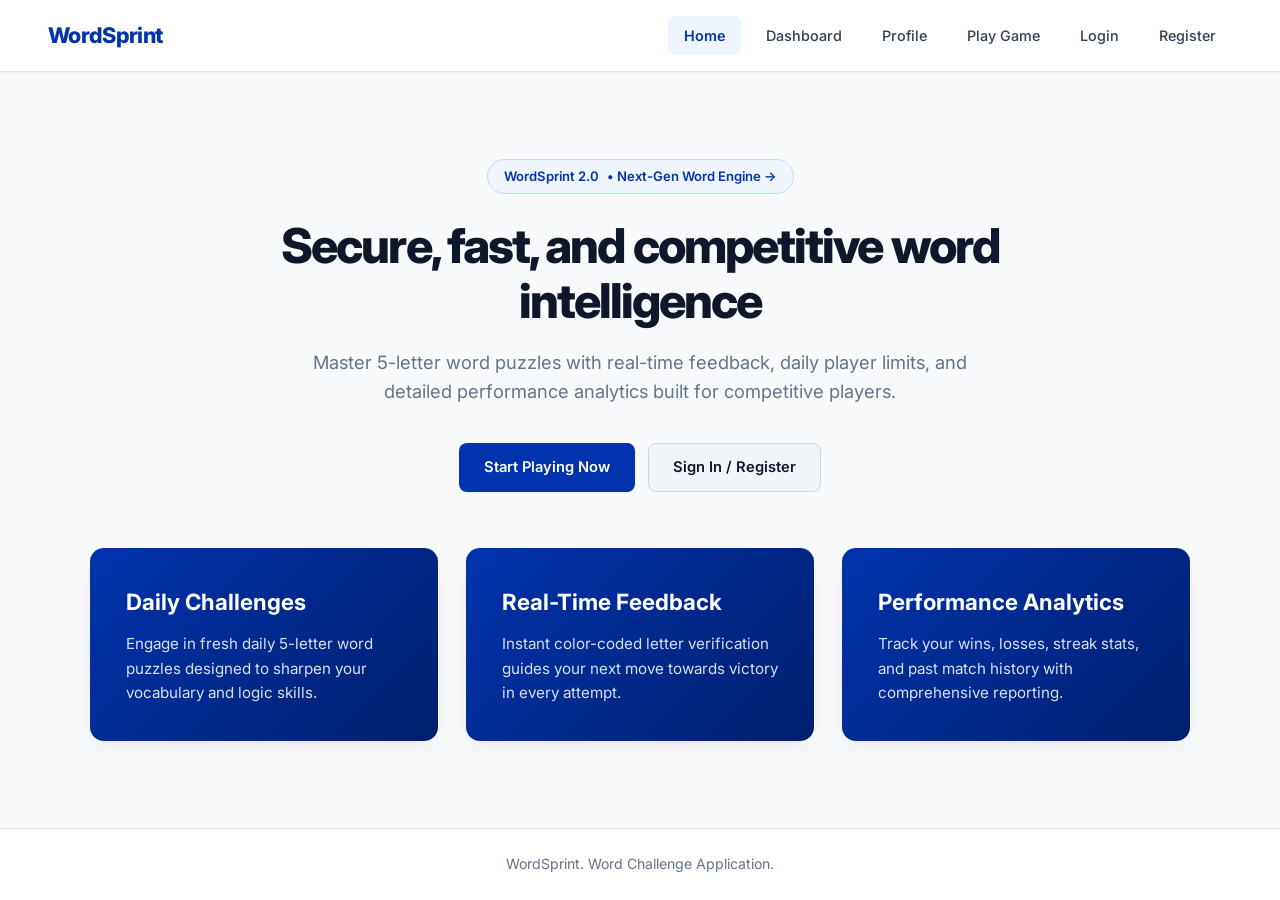
==== commit 77864af1: "style(frontend): remove copyright year from footers" ====
--- a/src/main/webapp/index.html
+++ b/src/main/webapp/index.html
@@ -59,7 +59,7 @@
     </main>
 
     <footer>
-        <p>&copy; 2026 WordSprint. Word Challenge Application.</p>
+        <p>WordSprint. Word Challenge Application.</p>
     </footer>
 </body>
 
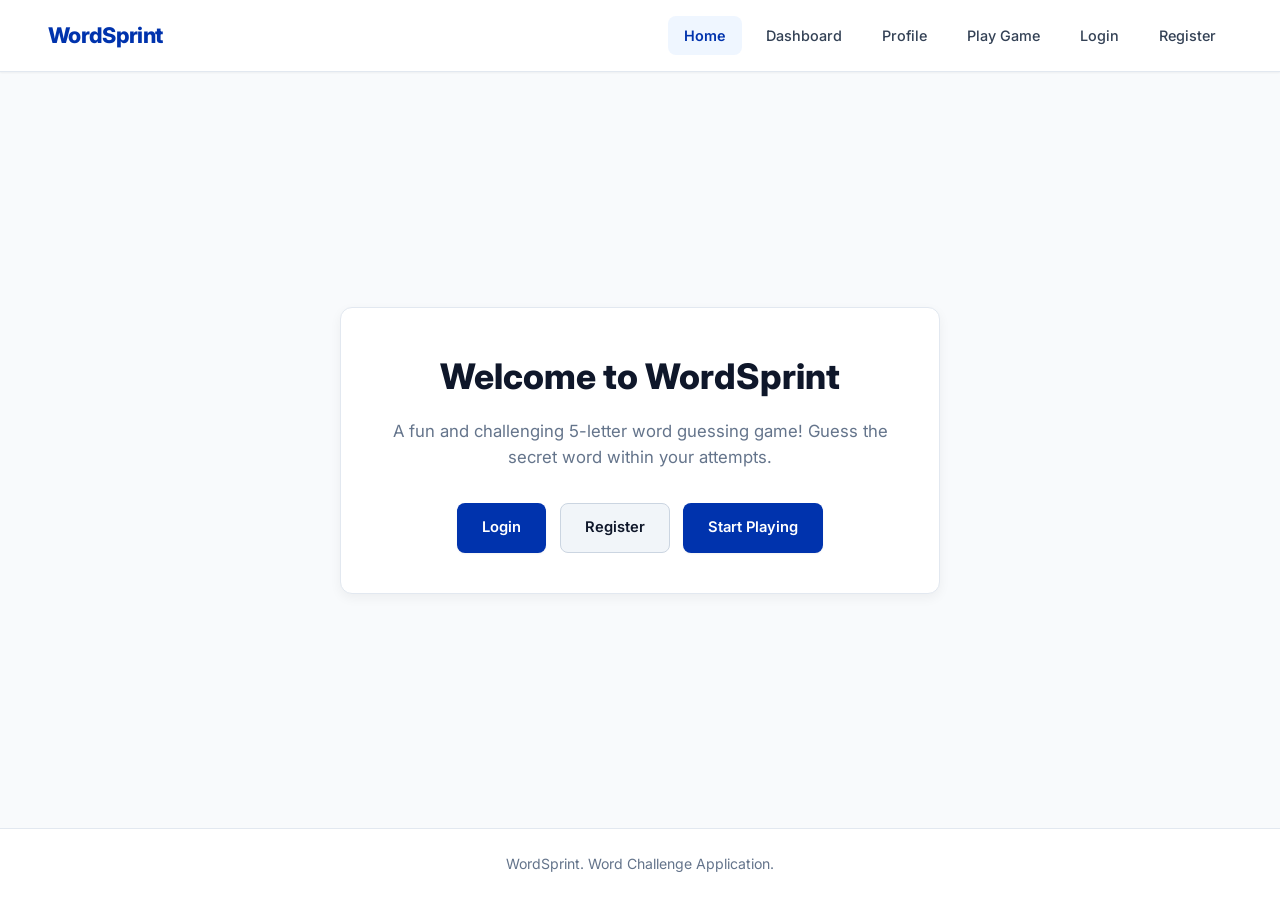
==== commit 4a3ad685: "Updated home(index.html) page" ====
--- a/src/main/webapp/index.html
+++ b/src/main/webapp/index.html
@@ -4,7 +4,7 @@
 <head>
     <meta charset="UTF-8">
     <meta name="viewport" content="width=device-width, initial-scale=1.0">
-    <title>WordSprint - Word Intelligence</title>
+    <title>WordSprint - Home</title>
     <link rel="stylesheet" href="css/style.css">
 </head>
 
@@ -22,40 +22,15 @@
     </header>
 
     <main>
-        <div class="hero-wrapper">
-            <section class="hero-banner">
-                <div class="hero-pill">
-                    <span>WordSprint 2.0</span> • Next-Gen Word Engine &rarr;
-                </div>
-                <h2>Secure, fast, and competitive word intelligence</h2>
-                <p>Master 5-letter word puzzles with real-time feedback, daily player limits, and detailed performance analytics built for competitive players.</p>
-                <div class="button-group">
-                    <a href="game.html" class="btn btn-primary">Start Playing Now</a>
-                    <a href="login.html" class="btn btn-secondary">Sign In / Register</a>
-                </div>
-            </section>
-
-            <section class="feature-grid">
-                <div class="feature-card">
-                    <div>
-                        <h3>Daily Challenges</h3>
-                        <p>Engage in fresh daily 5-letter word puzzles designed to sharpen your vocabulary and logic skills.</p>
-                    </div>
-                </div>
-                <div class="feature-card">
-                    <div>
-                        <h3>Real-Time Feedback</h3>
-                        <p>Instant color-coded letter verification guides your next move towards victory in every attempt.</p>
-                    </div>
-                </div>
-                <div class="feature-card">
-                    <div>
-                        <h3>Performance Analytics</h3>
-                        <p>Track your wins, losses, streak stats, and past match history with comprehensive reporting.</p>
-                    </div>
-                </div>
-            </section>
-        </div>
+        <section class="card" style="text-align: center; max-width: 600px;">
+            <h2 style="font-size: 2.2rem; font-weight: 800; color: var(--text-primary); margin-bottom: 0.85rem;">Welcome to WordSprint</h2>
+            <p style="margin-bottom: 2rem; color: var(--text-muted); font-size: 1.05rem;">A fun and challenging 5-letter word guessing game! Guess the secret word within your attempts.</p>
+            <div class="button-group">
+                <a href="login.html" class="btn btn-primary">Login</a>
+                <a href="register.html" class="btn btn-secondary">Register</a>
+                <a href="game.html" class="btn btn-primary">Start Playing</a>
+            </div>
+        </section>
     </main>
 
     <footer>
@@ -63,4 +38,4 @@
     </footer>
 </body>
 
-</html>+</html>
